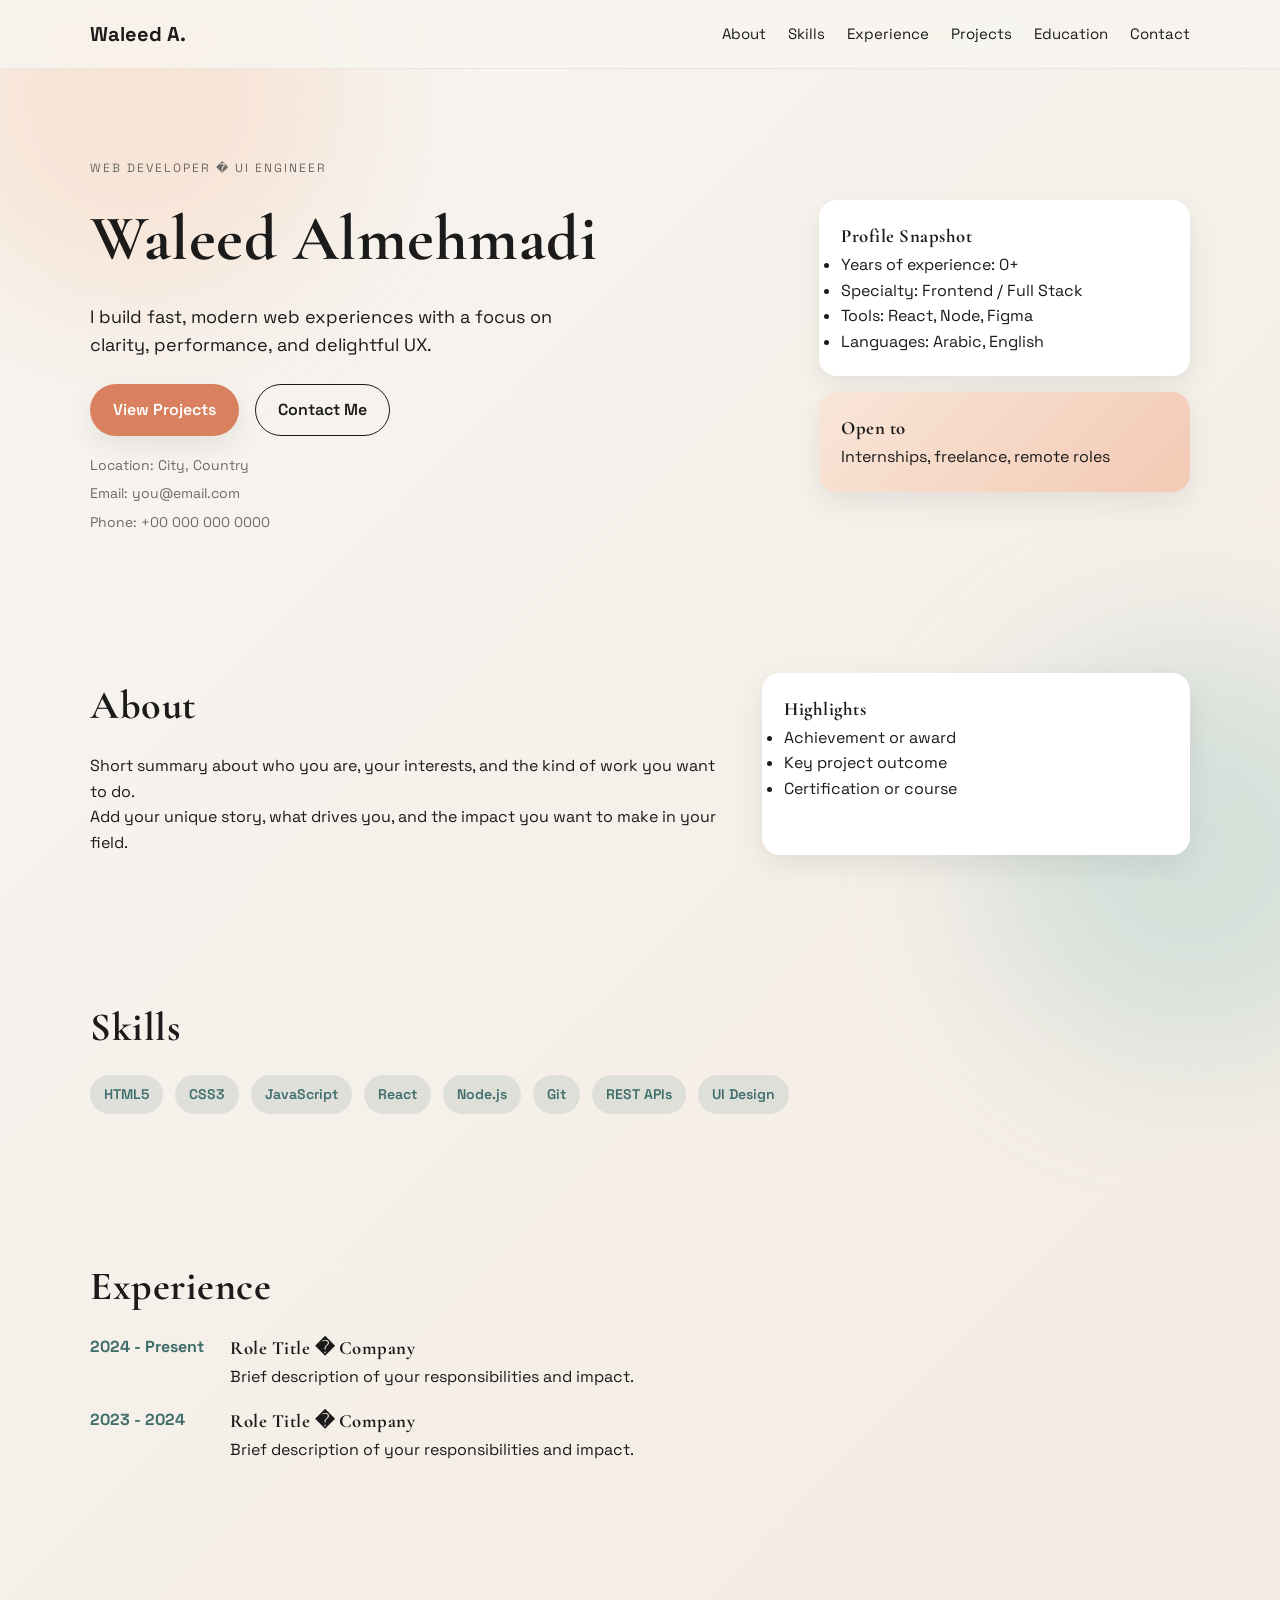
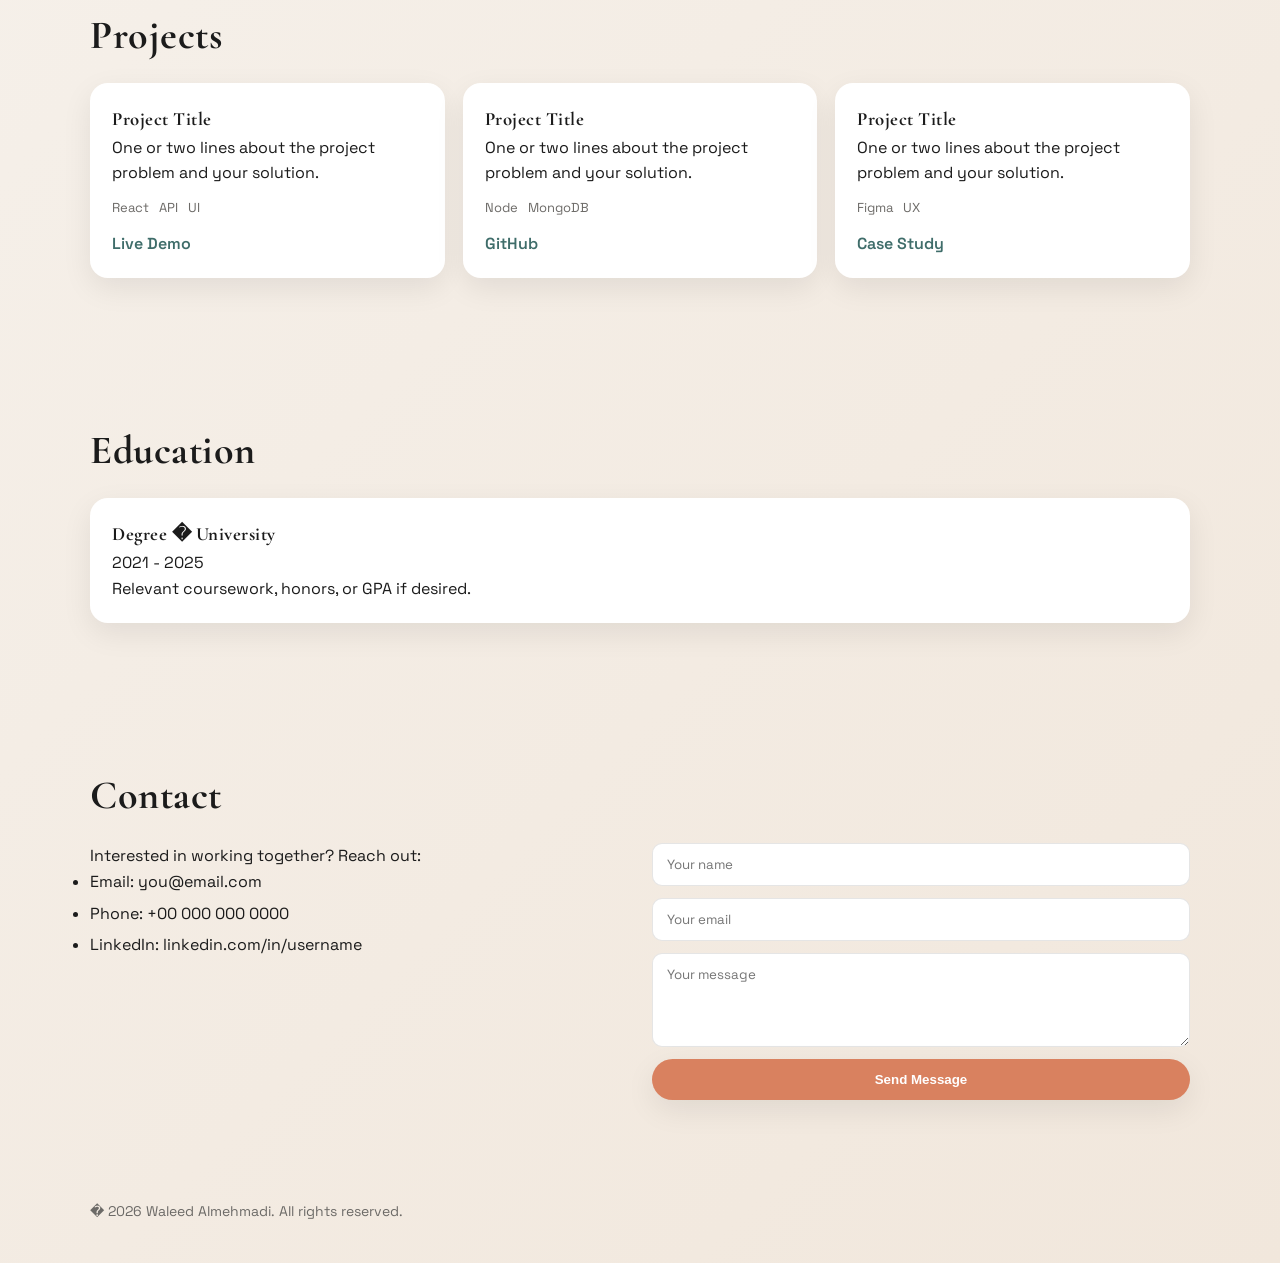
==== index.html @ 7b89d353 "first commit" ====
<!DOCTYPE html>
<html lang="en">
<head>
  <meta charset="UTF-8" />
  <meta name="viewport" content="width=device-width, initial-scale=1" />
  <title>Waleed Almehmadi | Portfolio</title>
  <link rel="preconnect" href="https://fonts.googleapis.com" />
  <link rel="preconnect" href="https://fonts.gstatic.com" crossorigin />
  <link href="https://fonts.googleapis.com/css2?family=Cormorant+Garamond:wght@500;600;700&family=Space+Grotesk:wght@300;400;500;600;700&display=swap" rel="stylesheet" />
  <link rel="stylesheet" href="style.css" />
</head>
<body>
  <div class="bg-orb orb-a"></div>
  <div class="bg-orb orb-b"></div>

  <header class="site-header" id="top">
    <div class="container nav-wrap">
      <a class="logo" href="#top">Waleed A.</a>
      <nav class="nav" id="nav">
        <a href="#about">About</a>
        <a href="#skills">Skills</a>
        <a href="#experience">Experience</a>
        <a href="#projects">Projects</a>
        <a href="#education">Education</a>
        <a href="#contact">Contact</a>
      </nav>
      <button class="nav-toggle" id="navToggle" aria-label="Toggle navigation">
        <span></span>
        <span></span>
        <span></span>
      </button>
    </div>
  </header>

  <main>
    <section class="hero">
      <div class="container hero-grid">
        <div class="hero-text">
          <p class="eyebrow">Web Developer � UI Engineer</p>
          <h1>Waleed Almehmadi</h1>
          <p class="lead">
            I build fast, modern web experiences with a focus on clarity, performance, and delightful UX.
          </p>
          <div class="cta-row">
            <a class="btn primary" href="#projects">View Projects</a>
            <a class="btn ghost" href="#contact">Contact Me</a>
          </div>
          <div class="meta">
            <span>Location: City, Country</span>
            <span>Email: you@email.com</span>
            <span>Phone: +00 000 000 0000</span>
          </div>
        </div>
        <div class="hero-card">
          <div class="card">
            <h3>Profile Snapshot</h3>
            <ul>
              <li>Years of experience: 0+</li>
              <li>Specialty: Frontend / Full Stack</li>
              <li>Tools: React, Node, Figma</li>
              <li>Languages: Arabic, English</li>
            </ul>
          </div>
          <div class="card accent">
            <h3>Open to</h3>
            <p>Internships, freelance, remote roles</p>
          </div>
        </div>
      </div>
    </section>

    <section class="section" id="about">
      <div class="container split">
        <div>
          <h2>About</h2>
          <p>
            Short summary about who you are, your interests, and the kind of work you want to do.
          </p>
          <p>
            Add your unique story, what drives you, and the impact you want to make in your field.
          </p>
        </div>
        <div class="card">
          <h3>Highlights</h3>
          <ul>
            <li>Achievement or award</li>
            <li>Key project outcome</li>
            <li>Certification or course</li>
          </ul>
        </div>
      </div>
    </section>

    <section class="section" id="skills">
      <div class="container">
        <h2>Skills</h2>
        <div class="chip-grid">
          <span class="chip">HTML5</span>
          <span class="chip">CSS3</span>
          <span class="chip">JavaScript</span>
          <span class="chip">React</span>
          <span class="chip">Node.js</span>
          <span class="chip">Git</span>
          <span class="chip">REST APIs</span>
          <span class="chip">UI Design</span>
        </div>
      </div>
    </section>

    <section class="section" id="experience">
      <div class="container">
        <h2>Experience</h2>
        <div class="timeline">
          <div class="timeline-item">
            <div class="time">2024 - Present</div>
            <div class="content">
              <h3>Role Title � Company</h3>
              <p>Brief description of your responsibilities and impact.</p>
            </div>
          </div>
          <div class="timeline-item">
            <div class="time">2023 - 2024</div>
            <div class="content">
              <h3>Role Title � Company</h3>
              <p>Brief description of your responsibilities and impact.</p>
            </div>
          </div>
        </div>
      </div>
    </section>

    <section class="section" id="projects">
      <div class="container">
        <h2>Projects</h2>
        <div class="project-grid">
          <article class="card project">
            <h3>Project Title</h3>
            <p>One or two lines about the project problem and your solution.</p>
            <div class="tags">
              <span>React</span>
              <span>API</span>
              <span>UI</span>
            </div>
            <a class="link" href="#">Live Demo</a>
          </article>
          <article class="card project">
            <h3>Project Title</h3>
            <p>One or two lines about the project problem and your solution.</p>
            <div class="tags">
              <span>Node</span>
              <span>MongoDB</span>
            </div>
            <a class="link" href="#">GitHub</a>
          </article>
          <article class="card project">
            <h3>Project Title</h3>
            <p>One or two lines about the project problem and your solution.</p>
            <div class="tags">
              <span>Figma</span>
              <span>UX</span>
            </div>
            <a class="link" href="#">Case Study</a>
          </article>
        </div>
      </div>
    </section>

    <section class="section" id="education">
      <div class="container">
        <h2>Education</h2>
        <div class="card">
          <h3>Degree � University</h3>
          <p>2021 - 2025</p>
          <p>Relevant coursework, honors, or GPA if desired.</p>
        </div>
      </div>
    </section>

    <section class="section" id="contact">
      <div class="container">
        <h2>Contact</h2>
        <div class="contact-grid">
          <div>
            <p>Interested in working together? Reach out:</p>
            <ul class="contact-list">
              <li>Email: you@email.com</li>
              <li>Phone: +00 000 000 0000</li>
              <li>LinkedIn: linkedin.com/in/username</li>
            </ul>
          </div>
          <form class="contact-form">
            <input type="text" placeholder="Your name" />
            <input type="email" placeholder="Your email" />
            <textarea rows="4" placeholder="Your message"></textarea>
            <button class="btn primary" type="button">Send Message</button>
          </form>
        </div>
      </div>
    </section>
  </main>

  <footer class="footer">
    <div class="container">
      <span>� 2026 Waleed Almehmadi. All rights reserved.</span>
    </div>
  </footer>

  <script src="script.js"></script>
</body>
</html>
---- style.css ----
:root {
  --ink: #1b1b1b;
  --paper: #f8f5f1;
  --accent: #d9815f;
  --accent-2: #3f6d6a;
  --muted: #6c6a67;
  --card: #ffffff;
  --shadow: 0 10px 30px rgba(0, 0, 0, 0.08);
}

* {
  box-sizing: border-box;
  margin: 0;
  padding: 0;
}

body {
  font-family: "Space Grotesk", sans-serif;
  color: var(--ink);
  background: linear-gradient(135deg, #f8f5f1 0%, #f1e7dc 100%);
  line-height: 1.6;
  overflow-x: hidden;
}

h1, h2, h3 {
  font-family: "Cormorant Garamond", serif;
  letter-spacing: 0.5px;
}

a {
  color: inherit;
  text-decoration: none;
}

.container {
  width: min(1100px, 92%);
  margin: 0 auto;
}

.bg-orb {
  position: fixed;
  width: 420px;
  height: 420px;
  border-radius: 50%;
  filter: blur(70px);
  opacity: 0.35;
  z-index: -1;
}

.orb-a {
  background: #f6c7a7;
  top: -120px;
  left: -80px;
}

.orb-b {
  background: #9fc8c5;
  bottom: -160px;
  right: -120px;
}

.site-header {
  position: sticky;
  top: 0;
  backdrop-filter: blur(10px);
  background: rgba(248, 245, 241, 0.8);
  border-bottom: 1px solid rgba(0, 0, 0, 0.05);
  z-index: 10;
}

.nav-wrap {
  display: flex;
  align-items: center;
  justify-content: space-between;
  padding: 18px 0;
}

.logo {
  font-weight: 700;
  font-size: 20px;
}

.nav {
  display: flex;
  gap: 22px;
  font-size: 15px;
}

.nav a {
  position: relative;
}

.nav a::after {
  content: "";
  position: absolute;
  left: 0;
  bottom: -6px;
  width: 0;
  height: 2px;
  background: var(--accent);
  transition: width 0.3s ease;
}

.nav a:hover::after,
.nav a.active::after {
  width: 100%;
}

.nav-toggle {
  display: none;
  flex-direction: column;
  gap: 5px;
  background: none;
  border: none;
  cursor: pointer;
}

.nav-toggle span {
  width: 24px;
  height: 2px;
  background: var(--ink);
}

.hero {
  padding: 90px 0 70px;
}

.hero-grid {
  display: grid;
  grid-template-columns: 1.3fr 0.7fr;
  gap: 40px;
  align-items: center;
}

.eyebrow {
  text-transform: uppercase;
  letter-spacing: 2px;
  color: var(--muted);
  font-size: 12px;
}

.hero h1 {
  font-size: clamp(38px, 6vw, 64px);
  margin: 10px 0 12px;
}

.lead {
  font-size: 18px;
  max-width: 520px;
}

.cta-row {
  margin: 24px 0 18px;
  display: flex;
  gap: 16px;
  flex-wrap: wrap;
}

.btn {
  padding: 12px 22px;
  border-radius: 999px;
  font-weight: 600;
  border: 1px solid transparent;
  display: inline-flex;
  align-items: center;
  justify-content: center;
  transition: transform 0.2s ease, box-shadow 0.2s ease;
}

.btn.primary {
  background: var(--accent);
  color: white;
  box-shadow: var(--shadow);
}

.btn.ghost {
  border-color: var(--ink);
  color: var(--ink);
}

.btn:hover {
  transform: translateY(-2px);
}

.meta {
  display: grid;
  gap: 6px;
  color: var(--muted);
  font-size: 14px;
}

.hero-card {
  display: grid;
  gap: 16px;
}

.card {
  background: var(--card);
  padding: 22px;
  border-radius: 18px;
  box-shadow: var(--shadow);
}

.card.accent {
  background: linear-gradient(135deg, #f9e6d8 0%, #f3c9b3 100%);
}

.section {
  padding: 70px 0;
}

.section h2 {
  font-size: clamp(28px, 4vw, 40px);
  margin-bottom: 16px;
}

.split {
  display: grid;
  grid-template-columns: 1.2fr 0.8fr;
  gap: 30px;
}

.chip-grid {
  display: flex;
  flex-wrap: wrap;
  gap: 12px;
}

.chip {
  padding: 8px 14px;
  border-radius: 999px;
  background: rgba(63, 109, 106, 0.12);
  color: var(--accent-2);
  font-weight: 600;
  font-size: 14px;
}

.timeline {
  display: grid;
  gap: 18px;
}

.timeline-item {
  display: grid;
  grid-template-columns: 120px 1fr;
  gap: 20px;
  align-items: start;
}

.time {
  font-weight: 700;
  color: var(--accent-2);
}

.project-grid {
  display: grid;
  grid-template-columns: repeat(auto-fit, minmax(240px, 1fr));
  gap: 18px;
}

.tags {
  display: flex;
  gap: 10px;
  flex-wrap: wrap;
  margin: 12px 0;
  font-size: 13px;
  color: var(--muted);
}

.link {
  color: var(--accent-2);
  font-weight: 600;
}

.contact-grid {
  display: grid;
  grid-template-columns: 1fr 1fr;
  gap: 24px;
  align-items: start;
}

.contact-list {
  display: grid;
  gap: 6px;
}

.contact-form {
  display: grid;
  gap: 12px;
}

input, textarea {
  padding: 12px 14px;
  border-radius: 10px;
  border: 1px solid rgba(0, 0, 0, 0.1);
  font-family: inherit;
}

.footer {
  padding: 30px 0 40px;
  color: var(--muted);
  font-size: 14px;
}

.reveal {
  opacity: 0;
  transform: translateY(18px);
  transition: all 0.6s ease;
}

.reveal.visible {
  opacity: 1;
  transform: translateY(0);
}

@media (max-width: 900px) {
  .hero-grid,
  .split,
  .contact-grid {
    grid-template-columns: 1fr;
  }

  .timeline-item {
    grid-template-columns: 1fr;
  }
}

@media (max-width: 760px) {
  .nav {
    position: absolute;
    right: 4%;
    top: 64px;
    background: var(--card);
    box-shadow: var(--shadow);
    padding: 14px 18px;
    border-radius: 12px;
    flex-direction: column;
    display: none;
  }

  .nav.open {
    display: flex;
  }

  .nav-toggle {
    display: flex;
  }
}
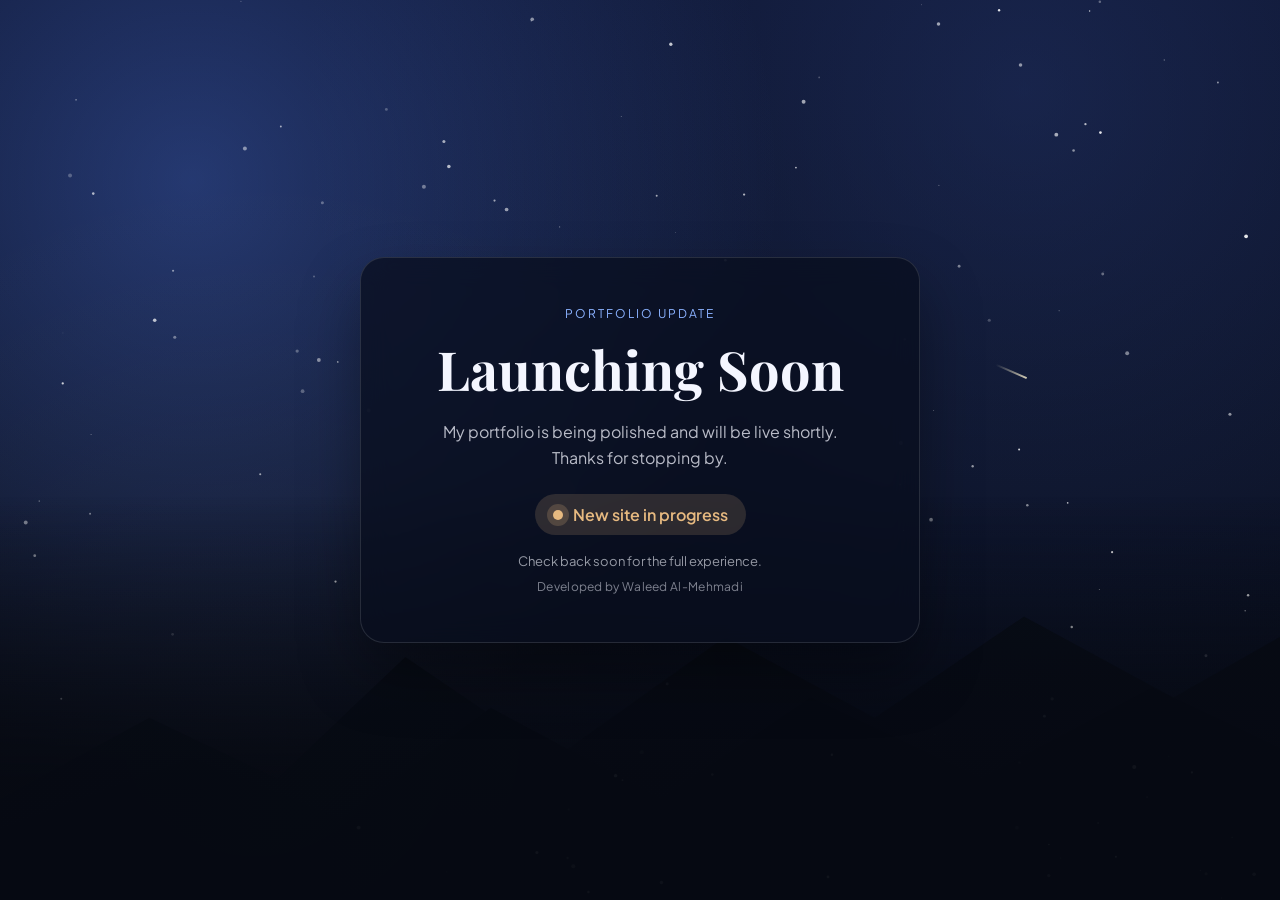
==== commit a560ad40: "Ubdated lunch page" ====
--- a/index.html
+++ b/index.html
@@ -3,208 +3,312 @@
 <head>
   <meta charset="UTF-8" />
   <meta name="viewport" content="width=device-width, initial-scale=1" />
-  <title>Waleed Almehmadi | Portfolio</title>
+  <title>Launching Soon!</title>
   <link rel="preconnect" href="https://fonts.googleapis.com" />
   <link rel="preconnect" href="https://fonts.gstatic.com" crossorigin />
-  <link href="https://fonts.googleapis.com/css2?family=Cormorant+Garamond:wght@500;600;700&family=Space+Grotesk:wght@300;400;500;600;700&display=swap" rel="stylesheet" />
-  <link rel="stylesheet" href="style.css" />
+  <link href="https://fonts.googleapis.com/css2?family=Playfair+Display:wght@600;700&family=Plus+Jakarta+Sans:wght@300;400;600&display=swap" rel="stylesheet" />
+  <style>
+    :root {
+      --ink: #f4f6ff;
+      --paper: #0a0f1f;
+      --accent: #e6b980;
+      --accent-2: #8bb2ff;
+    }
+
+    * {
+      box-sizing: border-box;
+      margin: 0;
+      padding: 0;
+    }
+
+    body {
+      min-height: 100vh;
+      font-family: "Plus Jakarta Sans", sans-serif;
+      color: var(--ink);
+      background: var(--paper);
+      overflow: hidden;
+      display: grid;
+      place-items: center;
+    }
+
+    .sky {
+      position: fixed;
+      inset: 0;
+      background:
+        radial-gradient(circle at 15% 20%, rgba(86, 132, 255, 0.35), transparent 45%),
+        radial-gradient(circle at 80% 10%, rgba(40, 60, 120, 0.45), transparent 55%),
+        radial-gradient(circle at 60% 80%, rgba(10, 15, 31, 0.95), transparent 60%),
+        linear-gradient(180deg, #0b1128 0%, #0a0f1f 55%, #070a12 100%);
+      animation: drift 24s ease-in-out infinite;
+      z-index: -3;
+    }
+
+    @keyframes drift {
+      0% {
+        transform: translate3d(0, 0, 0) scale(1);
+      }
+      50% {
+        transform: translate3d(-2%, -1%, 0) scale(1.03);
+      }
+      100% {
+        transform: translate3d(0, 0, 0) scale(1);
+      }
+    }
+
+    canvas#stars {
+      position: fixed;
+      inset: 0;
+      z-index: -2;
+    }
+
+    .mountains {
+      position: fixed;
+      inset: auto 0 0 0;
+      height: 45vh;
+      background:
+        linear-gradient(180deg, rgba(7, 10, 18, 0) 0%, rgba(7, 10, 18, 0.95) 70%),
+        url("data:image/svg+xml;utf8,<svg xmlns='http://www.w3.org/2000/svg' viewBox='0 0 1200 400' preserveAspectRatio='none'><path d='M0,300 L140,220 L260,280 L380,160 L520,260 L680,140 L820,220 L960,120 L1100,200 L1200,140 L1200,400 L0,400 Z' fill='%23080c16'/><path d='M0,330 L180,260 L320,320 L460,210 L620,300 L760,200 L920,280 L1080,190 L1200,250 L1200,400 L0,400 Z' fill='%23060a12'/></svg>");
+      background-size: cover;
+      background-position: center bottom;
+      opacity: 0.95;
+      z-index: -1;
+    }
+
+    .mist {
+      position: fixed;
+      inset: 0;
+      background: radial-gradient(circle at 20% 80%, rgba(255, 255, 255, 0.06), transparent 45%);
+      opacity: 0.6;
+      animation: mist 20s ease-in-out infinite;
+      z-index: -1;
+      pointer-events: none;
+    }
+
+    @keyframes mist {
+      0% {
+        transform: translate3d(0, 0, 0);
+      }
+      50% {
+        transform: translate3d(2%, -1%, 0);
+      }
+      100% {
+        transform: translate3d(0, 0, 0);
+      }
+    }
+
+    .card {
+      background: rgba(9, 14, 30, 0.75);
+      border: 1px solid rgba(255, 255, 255, 0.12);
+      border-radius: 24px;
+      padding: 48px 56px;
+      text-align: center;
+      backdrop-filter: blur(14px);
+      box-shadow: 0 30px 60px rgba(0, 0, 0, 0.35);
+      max-width: 560px;
+      width: min(90%, 560px);
+    }
+
+    .eyebrow {
+      text-transform: uppercase;
+      letter-spacing: 2px;
+      font-size: 12px;
+      color: var(--accent-2);
+      margin-bottom: 12px;
+    }
+
+    h1 {
+      font-family: "Playfair Display", serif;
+      font-size: clamp(36px, 6vw, 54px);
+      margin-bottom: 14px;
+    }
+
+    p {
+      font-size: 16px;
+      color: rgba(244, 246, 255, 0.75);
+      margin-bottom: 24px;
+      line-height: 1.6;
+    }
+
+    .status {
+      display: inline-flex;
+      align-items: center;
+      gap: 10px;
+      padding: 10px 18px;
+      border-radius: 999px;
+      background: rgba(230, 185, 128, 0.16);
+      color: var(--accent);
+      font-weight: 600;
+    }
+
+    .dot {
+      width: 10px;
+      height: 10px;
+      border-radius: 50%;
+      background: var(--accent);
+      box-shadow: 0 0 0 6px rgba(230, 185, 128, 0.2);
+      animation: pulse 2s ease-in-out infinite;
+    }
+
+    @keyframes pulse {
+      0% {
+        transform: scale(0.9);
+        opacity: 0.7;
+      }
+      50% {
+        transform: scale(1);
+        opacity: 1;
+      }
+      100% {
+        transform: scale(0.9);
+        opacity: 0.7;
+      }
+    }
+
+    .note {
+      margin-top: 18px;
+      font-size: 13px;
+      color: rgba(244, 246, 255, 0.6);
+    }
+
+    .credit {
+      margin-top: 10px;
+      font-size: 12px;
+      color: rgba(244, 246, 255, 0.5);
+      letter-spacing: 0.3px;
+    }
+  </style>
 </head>
 <body>
-  <div class="bg-orb orb-a"></div>
-  <div class="bg-orb orb-b"></div>
-
-  <header class="site-header" id="top">
-    <div class="container nav-wrap">
-      <a class="logo" href="#top">Waleed A.</a>
-      <nav class="nav" id="nav">
-        <a href="#about">About</a>
-        <a href="#skills">Skills</a>
-        <a href="#experience">Experience</a>
-        <a href="#projects">Projects</a>
-        <a href="#education">Education</a>
-        <a href="#contact">Contact</a>
-      </nav>
-      <button class="nav-toggle" id="navToggle" aria-label="Toggle navigation">
-        <span></span>
-        <span></span>
-        <span></span>
-      </button>
+  <div class="sky" aria-hidden="true"></div>
+  <canvas id="stars" aria-hidden="true"></canvas>
+  <div class="mist" aria-hidden="true"></div>
+  <div class="mountains" aria-hidden="true"></div>
+
+  <main class="card">
+    <div class="eyebrow">Portfolio Update</div>
+    <h1>Launching Soon</h1>
+    <p>
+      My portfolio is being polished and will be live shortly. Thanks for stopping by.
+    </p>
+    <div class="status">
+      <span class="dot"></span>
+      New site in progress
     </div>
-  </header>
-
-  <main>
-    <section class="hero">
-      <div class="container hero-grid">
-        <div class="hero-text">
-          <p class="eyebrow">Web Developer � UI Engineer</p>
-          <h1>Waleed Almehmadi</h1>
-          <p class="lead">
-            I build fast, modern web experiences with a focus on clarity, performance, and delightful UX.
-          </p>
-          <div class="cta-row">
-            <a class="btn primary" href="#projects">View Projects</a>
-            <a class="btn ghost" href="#contact">Contact Me</a>
-          </div>
-          <div class="meta">
-            <span>Location: City, Country</span>
-            <span>Email: you@email.com</span>
-            <span>Phone: +00 000 000 0000</span>
-          </div>
-        </div>
-        <div class="hero-card">
-          <div class="card">
-            <h3>Profile Snapshot</h3>
-            <ul>
-              <li>Years of experience: 0+</li>
-              <li>Specialty: Frontend / Full Stack</li>
-              <li>Tools: React, Node, Figma</li>
-              <li>Languages: Arabic, English</li>
-            </ul>
-          </div>
-          <div class="card accent">
-            <h3>Open to</h3>
-            <p>Internships, freelance, remote roles</p>
-          </div>
-        </div>
-      </div>
-    </section>
-
-    <section class="section" id="about">
-      <div class="container split">
-        <div>
-          <h2>About</h2>
-          <p>
-            Short summary about who you are, your interests, and the kind of work you want to do.
-          </p>
-          <p>
-            Add your unique story, what drives you, and the impact you want to make in your field.
-          </p>
-        </div>
-        <div class="card">
-          <h3>Highlights</h3>
-          <ul>
-            <li>Achievement or award</li>
-            <li>Key project outcome</li>
-            <li>Certification or course</li>
-          </ul>
-        </div>
-      </div>
-    </section>
-
-    <section class="section" id="skills">
-      <div class="container">
-        <h2>Skills</h2>
-        <div class="chip-grid">
-          <span class="chip">HTML5</span>
-          <span class="chip">CSS3</span>
-          <span class="chip">JavaScript</span>
-          <span class="chip">React</span>
-          <span class="chip">Node.js</span>
-          <span class="chip">Git</span>
-          <span class="chip">REST APIs</span>
-          <span class="chip">UI Design</span>
-        </div>
-      </div>
-    </section>
-
-    <section class="section" id="experience">
-      <div class="container">
-        <h2>Experience</h2>
-        <div class="timeline">
-          <div class="timeline-item">
-            <div class="time">2024 - Present</div>
-            <div class="content">
-              <h3>Role Title � Company</h3>
-              <p>Brief description of your responsibilities and impact.</p>
-            </div>
-          </div>
-          <div class="timeline-item">
-            <div class="time">2023 - 2024</div>
-            <div class="content">
-              <h3>Role Title � Company</h3>
-              <p>Brief description of your responsibilities and impact.</p>
-            </div>
-          </div>
-        </div>
-      </div>
-    </section>
-
-    <section class="section" id="projects">
-      <div class="container">
-        <h2>Projects</h2>
-        <div class="project-grid">
-          <article class="card project">
-            <h3>Project Title</h3>
-            <p>One or two lines about the project problem and your solution.</p>
-            <div class="tags">
-              <span>React</span>
-              <span>API</span>
-              <span>UI</span>
-            </div>
-            <a class="link" href="#">Live Demo</a>
-          </article>
-          <article class="card project">
-            <h3>Project Title</h3>
-            <p>One or two lines about the project problem and your solution.</p>
-            <div class="tags">
-              <span>Node</span>
-              <span>MongoDB</span>
-            </div>
-            <a class="link" href="#">GitHub</a>
-          </article>
-          <article class="card project">
-            <h3>Project Title</h3>
-            <p>One or two lines about the project problem and your solution.</p>
-            <div class="tags">
-              <span>Figma</span>
-              <span>UX</span>
-            </div>
-            <a class="link" href="#">Case Study</a>
-          </article>
-        </div>
-      </div>
-    </section>
-
-    <section class="section" id="education">
-      <div class="container">
-        <h2>Education</h2>
-        <div class="card">
-          <h3>Degree � University</h3>
-          <p>2021 - 2025</p>
-          <p>Relevant coursework, honors, or GPA if desired.</p>
-        </div>
-      </div>
-    </section>
-
-    <section class="section" id="contact">
-      <div class="container">
-        <h2>Contact</h2>
-        <div class="contact-grid">
-          <div>
-            <p>Interested in working together? Reach out:</p>
-            <ul class="contact-list">
-              <li>Email: you@email.com</li>
-              <li>Phone: +00 000 000 0000</li>
-              <li>LinkedIn: linkedin.com/in/username</li>
-            </ul>
-          </div>
-          <form class="contact-form">
-            <input type="text" placeholder="Your name" />
-            <input type="email" placeholder="Your email" />
-            <textarea rows="4" placeholder="Your message"></textarea>
-            <button class="btn primary" type="button">Send Message</button>
-          </form>
-        </div>
-      </div>
-    </section>
+    <div class="note">Check back soon for the full experience.</div>
+    <div class="credit">Developed by Waleed Al-Mehmadi</div>
   </main>
 
-  <footer class="footer">
-    <div class="container">
-      <span>� 2026 Waleed Almehmadi. All rights reserved.</span>
-    </div>
-  </footer>
-
-  <script src="script.js"></script>
+  <script>
+    const canvas = document.getElementById("stars");
+    const ctx = canvas.getContext("2d");
+    const stars = [];
+    const shootingStars = [];
+    const starCount = 140;
+    const minSpawnDelay = 900;
+    const maxSpawnDelay = 2600;
+    let nextSpawnAt = 0;
+
+    const resize = () => {
+      canvas.width = window.innerWidth;
+      canvas.height = window.innerHeight;
+    };
+
+    const initStars = () => {
+      stars.length = 0;
+      for (let i = 0; i < starCount; i += 1) {
+        stars.push({
+          x: Math.random() * canvas.width,
+          y: Math.random() * canvas.height,
+          size: Math.random() * 1.6 + 0.4,
+          alpha: Math.random() * 0.7 + 0.2,
+          drift: Math.random() * 0.3 + 0.05
+        });
+      }
+    };
+
+    const createShootingStar = () => {
+      const startX = Math.random() * canvas.width * 0.65 + canvas.width * 0.2;
+      const startY = Math.random() * canvas.height * 0.45;
+      const speed = Math.random() * 7 + 8;
+      const angle = (Math.PI / 180) * (Math.random() * 12 + 20);
+      shootingStars.push({
+        x: startX,
+        y: startY,
+        vx: Math.cos(angle) * speed,
+        vy: Math.sin(angle) * speed,
+        life: 0,
+        maxLife: Math.random() * 18 + 42,
+        length: Math.random() * 70 + 90
+      });
+    };
+
+    const drawShootingStars = () => {
+      const now = performance.now();
+      if (now >= nextSpawnAt) {
+        createShootingStar();
+        nextSpawnAt = now + Math.random() * (maxSpawnDelay - minSpawnDelay) + minSpawnDelay;
+      }
+
+      for (let i = shootingStars.length - 1; i >= 0; i -= 1) {
+        const meteor = shootingStars[i];
+        meteor.x += meteor.vx;
+        meteor.y += meteor.vy;
+        meteor.life += 1;
+
+        const progress = meteor.life / meteor.maxLife;
+        const alpha = Math.max(0, 1 - progress);
+        const tailX = meteor.x - meteor.vx * (meteor.length / 25);
+        const tailY = meteor.y - meteor.vy * (meteor.length / 25);
+        const gradient = ctx.createLinearGradient(meteor.x, meteor.y, tailX, tailY);
+        gradient.addColorStop(0, `rgba(255, 245, 210, ${alpha})`);
+        gradient.addColorStop(1, "rgba(255, 245, 210, 0)");
+
+        ctx.globalAlpha = 1;
+        ctx.strokeStyle = gradient;
+        ctx.lineWidth = 2;
+        ctx.beginPath();
+        ctx.moveTo(meteor.x, meteor.y);
+        ctx.lineTo(tailX, tailY);
+        ctx.stroke();
+
+        if (
+          meteor.life >= meteor.maxLife ||
+          meteor.x > canvas.width + 120 ||
+          meteor.y > canvas.height + 120
+        ) {
+          shootingStars.splice(i, 1);
+        }
+      }
+    };
+
+    const draw = () => {
+      ctx.clearRect(0, 0, canvas.width, canvas.height);
+      ctx.fillStyle = "#ffffff";
+      stars.forEach((star) => {
+        ctx.globalAlpha = star.alpha;
+        ctx.beginPath();
+        ctx.arc(star.x, star.y, star.size, 0, Math.PI * 2);
+        ctx.fill();
+        star.x += star.drift * 0.3;
+        star.y += star.drift * 0.1;
+        if (star.x > canvas.width + 10) star.x = -10;
+        if (star.y > canvas.height + 10) star.y = -10;
+      });
+      drawShootingStars();
+      ctx.globalAlpha = 1;
+      requestAnimationFrame(draw);
+    };
+
+    window.addEventListener("resize", () => {
+      resize();
+      initStars();
+      shootingStars.length = 0;
+    });
+
+    resize();
+    initStars();
+    nextSpawnAt = performance.now() + 600;
+    draw();
+  </script>
 </body>
 </html>
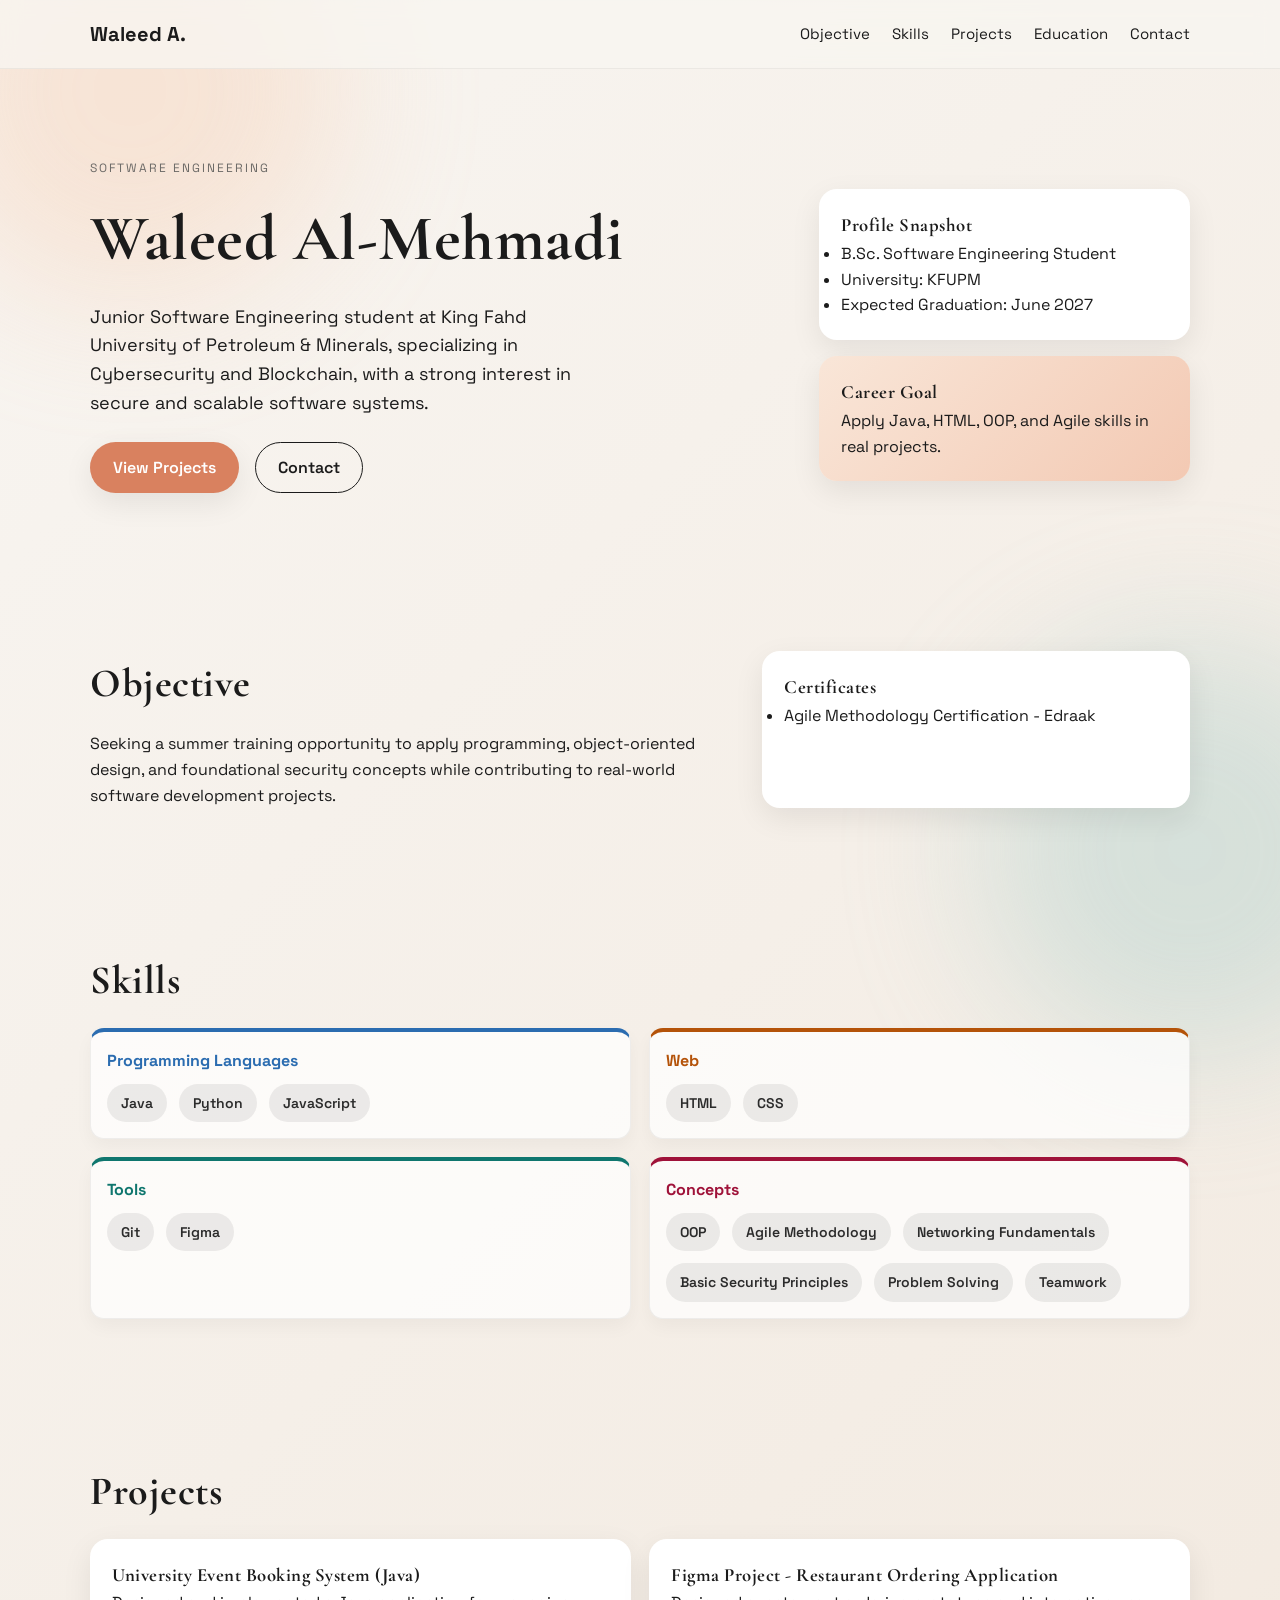
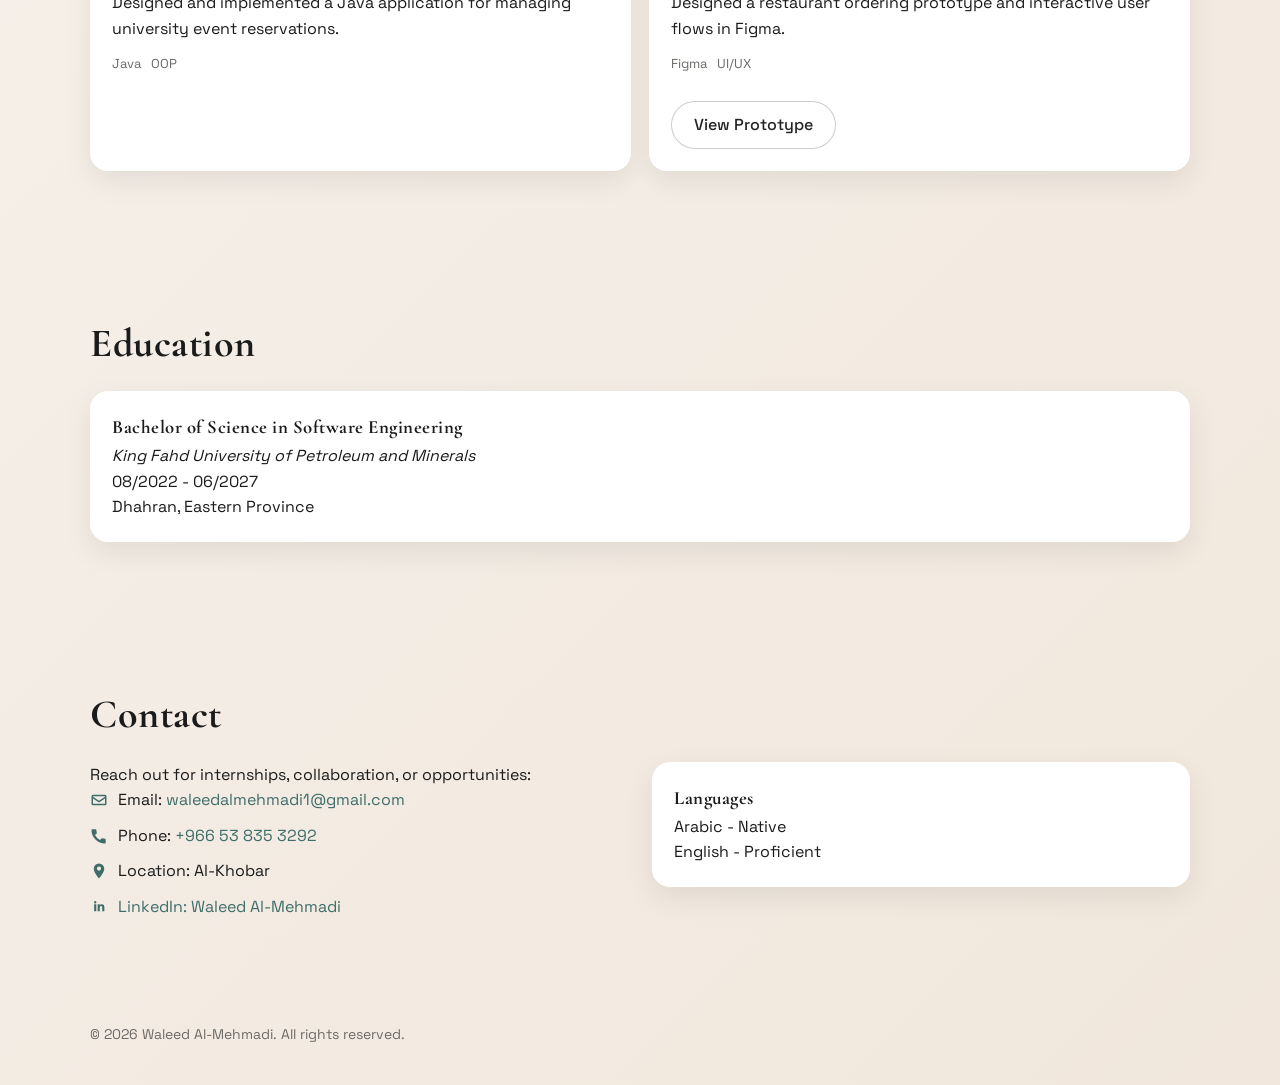
==== commit c1c97a2e: "Update portfolio page" ====
--- a/index.html
+++ b/index.html
@@ -3,312 +3,249 @@
 <head>
   <meta charset="UTF-8" />
   <meta name="viewport" content="width=device-width, initial-scale=1" />
-  <title>Launching Soon!</title>
+  <title>Waleed Almehmadi | CV</title>
   <link rel="preconnect" href="https://fonts.googleapis.com" />
   <link rel="preconnect" href="https://fonts.gstatic.com" crossorigin />
-  <link href="https://fonts.googleapis.com/css2?family=Playfair+Display:wght@600;700&family=Plus+Jakarta+Sans:wght@300;400;600&display=swap" rel="stylesheet" />
-  <style>
-    :root {
-      --ink: #f4f6ff;
-      --paper: #0a0f1f;
-      --accent: #e6b980;
-      --accent-2: #8bb2ff;
-    }
-
-    * {
-      box-sizing: border-box;
-      margin: 0;
-      padding: 0;
-    }
-
-    body {
-      min-height: 100vh;
-      font-family: "Plus Jakarta Sans", sans-serif;
-      color: var(--ink);
-      background: var(--paper);
-      overflow: hidden;
-      display: grid;
-      place-items: center;
-    }
-
-    .sky {
-      position: fixed;
-      inset: 0;
-      background:
-        radial-gradient(circle at 15% 20%, rgba(86, 132, 255, 0.35), transparent 45%),
-        radial-gradient(circle at 80% 10%, rgba(40, 60, 120, 0.45), transparent 55%),
-        radial-gradient(circle at 60% 80%, rgba(10, 15, 31, 0.95), transparent 60%),
-        linear-gradient(180deg, #0b1128 0%, #0a0f1f 55%, #070a12 100%);
-      animation: drift 24s ease-in-out infinite;
-      z-index: -3;
-    }
-
-    @keyframes drift {
-      0% {
-        transform: translate3d(0, 0, 0) scale(1);
-      }
-      50% {
-        transform: translate3d(-2%, -1%, 0) scale(1.03);
-      }
-      100% {
-        transform: translate3d(0, 0, 0) scale(1);
-      }
-    }
-
-    canvas#stars {
-      position: fixed;
-      inset: 0;
-      z-index: -2;
-    }
-
-    .mountains {
-      position: fixed;
-      inset: auto 0 0 0;
-      height: 45vh;
-      background:
-        linear-gradient(180deg, rgba(7, 10, 18, 0) 0%, rgba(7, 10, 18, 0.95) 70%),
-        url("data:image/svg+xml;utf8,<svg xmlns='http://www.w3.org/2000/svg' viewBox='0 0 1200 400' preserveAspectRatio='none'><path d='M0,300 L140,220 L260,280 L380,160 L520,260 L680,140 L820,220 L960,120 L1100,200 L1200,140 L1200,400 L0,400 Z' fill='%23080c16'/><path d='M0,330 L180,260 L320,320 L460,210 L620,300 L760,200 L920,280 L1080,190 L1200,250 L1200,400 L0,400 Z' fill='%23060a12'/></svg>");
-      background-size: cover;
-      background-position: center bottom;
-      opacity: 0.95;
-      z-index: -1;
-    }
-
-    .mist {
-      position: fixed;
-      inset: 0;
-      background: radial-gradient(circle at 20% 80%, rgba(255, 255, 255, 0.06), transparent 45%);
-      opacity: 0.6;
-      animation: mist 20s ease-in-out infinite;
-      z-index: -1;
-      pointer-events: none;
-    }
-
-    @keyframes mist {
-      0% {
-        transform: translate3d(0, 0, 0);
-      }
-      50% {
-        transform: translate3d(2%, -1%, 0);
-      }
-      100% {
-        transform: translate3d(0, 0, 0);
-      }
-    }
-
-    .card {
-      background: rgba(9, 14, 30, 0.75);
-      border: 1px solid rgba(255, 255, 255, 0.12);
-      border-radius: 24px;
-      padding: 48px 56px;
-      text-align: center;
-      backdrop-filter: blur(14px);
-      box-shadow: 0 30px 60px rgba(0, 0, 0, 0.35);
-      max-width: 560px;
-      width: min(90%, 560px);
-    }
-
-    .eyebrow {
-      text-transform: uppercase;
-      letter-spacing: 2px;
-      font-size: 12px;
-      color: var(--accent-2);
-      margin-bottom: 12px;
-    }
-
-    h1 {
-      font-family: "Playfair Display", serif;
-      font-size: clamp(36px, 6vw, 54px);
-      margin-bottom: 14px;
-    }
-
-    p {
-      font-size: 16px;
-      color: rgba(244, 246, 255, 0.75);
-      margin-bottom: 24px;
-      line-height: 1.6;
-    }
-
-    .status {
-      display: inline-flex;
-      align-items: center;
-      gap: 10px;
-      padding: 10px 18px;
-      border-radius: 999px;
-      background: rgba(230, 185, 128, 0.16);
-      color: var(--accent);
-      font-weight: 600;
-    }
-
-    .dot {
-      width: 10px;
-      height: 10px;
-      border-radius: 50%;
-      background: var(--accent);
-      box-shadow: 0 0 0 6px rgba(230, 185, 128, 0.2);
-      animation: pulse 2s ease-in-out infinite;
-    }
-
-    @keyframes pulse {
-      0% {
-        transform: scale(0.9);
-        opacity: 0.7;
-      }
-      50% {
-        transform: scale(1);
-        opacity: 1;
-      }
-      100% {
-        transform: scale(0.9);
-        opacity: 0.7;
-      }
-    }
-
-    .note {
-      margin-top: 18px;
-      font-size: 13px;
-      color: rgba(244, 246, 255, 0.6);
-    }
-
-    .credit {
-      margin-top: 10px;
-      font-size: 12px;
-      color: rgba(244, 246, 255, 0.5);
-      letter-spacing: 0.3px;
-    }
-  </style>
+  <link href="https://fonts.googleapis.com/css2?family=Cormorant+Garamond:wght@500;600;700&family=Space+Grotesk:wght@300;400;500;600;700&display=swap" rel="stylesheet" />
+  <link rel="stylesheet" href="style.css" />
 </head>
 <body>
-  <div class="sky" aria-hidden="true"></div>
-  <canvas id="stars" aria-hidden="true"></canvas>
-  <div class="mist" aria-hidden="true"></div>
-  <div class="mountains" aria-hidden="true"></div>
-
-  <main class="card">
-    <div class="eyebrow">Portfolio Update</div>
-    <h1>Launching Soon</h1>
-    <p>
-      My portfolio is being polished and will be live shortly. Thanks for stopping by.
-    </p>
-    <div class="status">
-      <span class="dot"></span>
-      New site in progress
+  <div class="bg-orb orb-a"></div>
+  <div class="bg-orb orb-b"></div>
+
+  <header class="site-header" id="top">
+    <div class="container nav-wrap">
+      <a class="logo" href="#top">Waleed A.</a>
+      <nav class="nav" id="nav">
+        <a href="#objective">Objective</a>
+        <a href="#skills">Skills</a>
+        <!-- <a href="#experience">Experience</a> -->
+        <a href="#projects">Projects</a>
+        <a href="#education">Education</a>
+        <a href="#contact">Contact</a>
+      </nav>
+      <button class="nav-toggle" id="navToggle" aria-label="Toggle navigation">
+        <span></span>
+        <span></span>
+        <span></span>
+      </button>
     </div>
-    <div class="note">Check back soon for the full experience.</div>
-    <div class="credit">Developed by Waleed Al-Mehmadi</div>
+  </header>
+
+  <main>
+    <section class="hero">
+      <div class="container hero-grid">
+        <div class="hero-text">
+          <p class="eyebrow">Software Engineering</p>
+          <h1>Waleed Al-Mehmadi</h1>
+          <p class="lead">
+            Junior Software Engineering student at King Fahd University of Petroleum & Minerals, specializing in Cybersecurity and Blockchain, with a strong interest in secure and scalable software systems.
+          </p>
+          <div class="cta-row">
+            <a class="btn primary" href="#projects">View Projects</a>
+            <a class="btn ghost" href="#contact">Contact</a>
+          </div>
+          
+        </div>
+        <div class="hero-card">
+          <div class="card">
+            <h3>Profile Snapshot</h3>
+            <ul>
+              <li>B.Sc. Software Engineering Student</li>
+              <li>University: KFUPM</li>
+              <li>Expected Graduation: June 2027</li>
+            </ul>
+          </div>
+          <div class="card accent">
+            <h3>Career Goal</h3>
+            <p>Apply Java, HTML, OOP, and Agile skills in real projects.</p>
+          </div>
+        </div>
+      </div>
+    </section>
+
+    <section class="section" id="objective">
+      <div class="container split">
+        <div>
+          <h2>Objective</h2>
+          <p>
+            Seeking a summer training opportunity to apply programming, object-oriented design, and foundational security concepts while contributing to real-world software development projects.
+          </p>
+          
+        </div>
+        <div class="card">
+          <h3>Certificates</h3>
+          <ul>
+            <li>Agile Methodology Certification - Edraak</li>
+          </ul>
+        </div>
+      </div>
+    </section>
+
+    <section class="section" id="skills">
+      <div class="container">
+        <h2>Skills</h2>
+        <!-- <p class="skills-intro">Core technical skills organized by focus area.</p> -->
+        <div class="skills-groups">
+          <article class="skill-group tone-languages">
+            <div class="skill-head">
+              <p class="skill-label">Programming Languages</p>
+            </div>
+            <div class="chip-grid">
+              <span class="chip">Java</span>
+              <span class="chip">Python</span>
+              <span class="chip">JavaScript</span>
+            </div>
+          </article>
+          <article class="skill-group tone-web">
+            <div class="skill-head">
+              <p class="skill-label">Web</p>
+            </div>
+            <div class="chip-grid">
+              <span class="chip">HTML</span>
+              <span class="chip">CSS</span>
+            </div>
+          </article>
+          <article class="skill-group tone-tools">
+            <div class="skill-head">
+              <p class="skill-label">Tools</p>
+            </div>
+            <div class="chip-grid">
+              <span class="chip">Git</span>
+              <span class="chip">Figma</span>
+            </div>
+          </article>
+          <article class="skill-group tone-concepts">
+            <div class="skill-head">
+              <p class="skill-label">Concepts</p>
+            </div>
+            <div class="chip-grid">
+              <span class="chip">OOP</span>
+              <span class="chip">Agile Methodology</span>
+              <span class="chip">Networking Fundamentals</span>
+              <span class="chip">Basic Security Principles</span>
+              <span class="chip">Problem Solving</span>
+              <span class="chip">Teamwork</span>
+            </div>
+          </article>
+        </div>
+      </div>
+    </section>
+
+    <!-- <section class="section" id="experience">
+      <div class="container">
+        <h2>Experience</h2>
+        <div class="timeline">
+          <div class="timeline-item">
+            <div class="time">2024</div>
+            <div class="content">
+              <h3>Academic Project - University Event Booking System</h3>
+              <p><em>King Fahd University of Petroleum and Minerals</em></p>
+              <p>Developed a Java-based application to manage university event reservations.</p>
+              <p>Implemented event creation, booking, and seat management using OOP principles.</p>
+            </div>
+          </div>
+        </div>
+      </div>
+    </section> -->
+
+    <section class="section" id="projects">
+      <div class="container">
+        <h2>Projects</h2>
+        <div class="project-grid">
+          <article class="card project">
+            <h3>University Event Booking System (Java)</h3>
+            <p>Designed and implemented a Java application for managing university event reservations.</p>
+            <div class="tags">
+              <span>Java</span>
+              <span>OOP</span>
+            
+            </div>
+          </article>
+          <article class="card project">
+            <h3>Figma Project - Restaurant Ordering Application</h3>
+            <p>Designed a restaurant ordering prototype and interactive user flows in Figma.</p>
+            <div class="tags">
+              <span>Figma</span>
+              <span>UI/UX</span>
+            </div>
+            <div class="project-action">
+              <a href="https://www.figma.com/proto/PANv7mBSfnQLidIhsKZ9Uz/eative-food-delivery-app--Community-?node-id=1264-1437&t=MwBD2bwjFwSL0x3p-1" target="_blank" rel="noopener noreferrer" class="demo-btn">View Prototype</a>
+            </div>
+          </article>
+        </div>
+      </div>
+    </section>
+
+    <section class="section" id="education">
+      <div class="container">
+        <h2>Education</h2>
+        <div class="card">
+          <h3>Bachelor of Science in Software Engineering</h3>
+          <p><em>King Fahd University of Petroleum and Minerals</em></p>
+          <p>08/2022 - 06/2027</p>
+          <p>Dhahran, Eastern Province</p>
+        </div>
+      </div>
+    </section>
+
+    <section class="section" id="contact">
+      <div class="container">
+        <h2>Contact</h2>
+        <div class="contact-grid">
+          <div>
+            <p>Reach out for internships, collaboration, or opportunities:</p>
+            <ul class="contact-list">
+              <li>
+                <span class="contact-item">
+                  <svg class="contact-icon" viewBox="0 0 24 24" aria-hidden="true">
+                    <path fill="currentColor" d="M4 5h16a2 2 0 0 1 2 2v10a2 2 0 0 1-2 2H4a2 2 0 0 1-2-2V7a2 2 0 0 1 2-2Zm0 2v.51l8 5.34 8-5.34V7H4Zm16 10V9.92l-7.45 4.98a1 1 0 0 1-1.1 0L4 9.92V17h16Z"/>
+                  </svg>
+                  <span>Email: <a href="mailto:waleedalmehmadi1@gmail.com">waleedalmehmadi1@gmail.com</a></span>
+                </span>
+              </li>
+              <li>
+                <span class="contact-item">
+                  <svg class="contact-icon" viewBox="0 0 24 24" aria-hidden="true">
+                    <path fill="currentColor" d="M6.62 10.79a15.46 15.46 0 0 0 6.59 6.59l2.2-2.2a1 1 0 0 1 1.02-.24 11.2 11.2 0 0 0 3.52.56 1 1 0 0 1 1 1V21a1 1 0 0 1-1 1A17.93 17.93 0 0 1 2 4a1 1 0 0 1 1-1h4.5a1 1 0 0 1 1 1 11.2 11.2 0 0 0 .56 3.52 1 1 0 0 1-.24 1.02l-2.2 2.25Z"/>
+                  </svg>
+                  <span>Phone: <a href="tel:+966538353292">+966 53 835 3292</a></span>
+                </span>
+              </li>
+              <li>
+                <span class="contact-item">
+                  <svg class="contact-icon" viewBox="0 0 24 24" aria-hidden="true">
+                    <path fill="currentColor" d="M12 2a7 7 0 0 0-7 7c0 5.25 7 13 7 13s7-7.75 7-13a7 7 0 0 0-7-7Zm0 9.5A2.5 2.5 0 1 1 12 6a2.5 2.5 0 0 1 0 5.5Z"/>
+                  </svg>
+                  <span>Location: Al-Khobar</span>
+                </span>
+              </li>
+              <li>
+                <span class="contact-item">
+                  <svg class="contact-icon" viewBox="0 0 24 24" aria-hidden="true">
+                    <path fill="currentColor" d="M6.94 8.5A1.56 1.56 0 1 1 6.94 5.38a1.56 1.56 0 0 1 0 3.12ZM5.5 9.75h2.88V19H5.5V9.75Zm4.69 0h2.76v1.26h.04a3.03 3.03 0 0 1 2.72-1.5c2.9 0 3.44 1.9 3.44 4.37V19h-2.88v-4.53c0-1.08-.02-2.47-1.5-2.47-1.5 0-1.73 1.17-1.73 2.39V19h-2.85V9.75Z"/>
+                  </svg>
+                  <a href="https://www.linkedin.com/in/waleed-al-mehmadi-9793302b5" target="_blank" rel="noopener noreferrer">LinkedIn: Waleed Al-Mehmadi</a>
+                </span>
+              </li>
+            </ul>
+          </div>
+          <div class="card">
+            <h3>Languages</h3>
+            <p>Arabic - Native</p>
+            <p>English - Proficient</p>
+          </div>
+        </div>
+      </div>
+    </section>
   </main>
 
-  <script>
-    const canvas = document.getElementById("stars");
-    const ctx = canvas.getContext("2d");
-    const stars = [];
-    const shootingStars = [];
-    const starCount = 140;
-    const minSpawnDelay = 900;
-    const maxSpawnDelay = 2600;
-    let nextSpawnAt = 0;
-
-    const resize = () => {
-      canvas.width = window.innerWidth;
-      canvas.height = window.innerHeight;
-    };
-
-    const initStars = () => {
-      stars.length = 0;
-      for (let i = 0; i < starCount; i += 1) {
-        stars.push({
-          x: Math.random() * canvas.width,
-          y: Math.random() * canvas.height,
-          size: Math.random() * 1.6 + 0.4,
-          alpha: Math.random() * 0.7 + 0.2,
-          drift: Math.random() * 0.3 + 0.05
-        });
-      }
-    };
-
-    const createShootingStar = () => {
-      const startX = Math.random() * canvas.width * 0.65 + canvas.width * 0.2;
-      const startY = Math.random() * canvas.height * 0.45;
-      const speed = Math.random() * 7 + 8;
-      const angle = (Math.PI / 180) * (Math.random() * 12 + 20);
-      shootingStars.push({
-        x: startX,
-        y: startY,
-        vx: Math.cos(angle) * speed,
-        vy: Math.sin(angle) * speed,
-        life: 0,
-        maxLife: Math.random() * 18 + 42,
-        length: Math.random() * 70 + 90
-      });
-    };
-
-    const drawShootingStars = () => {
-      const now = performance.now();
-      if (now >= nextSpawnAt) {
-        createShootingStar();
-        nextSpawnAt = now + Math.random() * (maxSpawnDelay - minSpawnDelay) + minSpawnDelay;
-      }
-
-      for (let i = shootingStars.length - 1; i >= 0; i -= 1) {
-        const meteor = shootingStars[i];
-        meteor.x += meteor.vx;
-        meteor.y += meteor.vy;
-        meteor.life += 1;
-
-        const progress = meteor.life / meteor.maxLife;
-        const alpha = Math.max(0, 1 - progress);
-        const tailX = meteor.x - meteor.vx * (meteor.length / 25);
-        const tailY = meteor.y - meteor.vy * (meteor.length / 25);
-        const gradient = ctx.createLinearGradient(meteor.x, meteor.y, tailX, tailY);
-        gradient.addColorStop(0, `rgba(255, 245, 210, ${alpha})`);
-        gradient.addColorStop(1, "rgba(255, 245, 210, 0)");
-
-        ctx.globalAlpha = 1;
-        ctx.strokeStyle = gradient;
-        ctx.lineWidth = 2;
-        ctx.beginPath();
-        ctx.moveTo(meteor.x, meteor.y);
-        ctx.lineTo(tailX, tailY);
-        ctx.stroke();
-
-        if (
-          meteor.life >= meteor.maxLife ||
-          meteor.x > canvas.width + 120 ||
-          meteor.y > canvas.height + 120
-        ) {
-          shootingStars.splice(i, 1);
-        }
-      }
-    };
-
-    const draw = () => {
-      ctx.clearRect(0, 0, canvas.width, canvas.height);
-      ctx.fillStyle = "#ffffff";
-      stars.forEach((star) => {
-        ctx.globalAlpha = star.alpha;
-        ctx.beginPath();
-        ctx.arc(star.x, star.y, star.size, 0, Math.PI * 2);
-        ctx.fill();
-        star.x += star.drift * 0.3;
-        star.y += star.drift * 0.1;
-        if (star.x > canvas.width + 10) star.x = -10;
-        if (star.y > canvas.height + 10) star.y = -10;
-      });
-      drawShootingStars();
-      ctx.globalAlpha = 1;
-      requestAnimationFrame(draw);
-    };
-
-    window.addEventListener("resize", () => {
-      resize();
-      initStars();
-      shootingStars.length = 0;
-    });
-
-    resize();
-    initStars();
-    nextSpawnAt = performance.now() + 600;
-    draw();
-  </script>
+  <footer class="footer">
+    <div class="container">
+      <span>&copy; 2026 Waleed Al-Mehmadi. All rights reserved.</span>
+    </div>
+  </footer>
+
+  <script src="script.js"></script>
 </body>
 </html>
--- a/style.css
+++ b/style.css
@@ -0,0 +1,454 @@
+:root {
+  --ink: #1b1b1b;
+  --paper: #f8f5f1;
+  --accent: #d9815f;
+  --accent-2: #3f6d6a;
+  --muted: #6c6a67;
+  --card: #ffffff;
+  --shadow: 0 10px 30px rgba(0, 0, 0, 0.08);
+}
+
+* {
+  box-sizing: border-box;
+  margin: 0;
+  padding: 0;
+}
+
+body {
+  font-family: "Space Grotesk", sans-serif;
+  color: var(--ink);
+  background: linear-gradient(135deg, #f8f5f1 0%, #f1e7dc 100%);
+  line-height: 1.6;
+  overflow-x: hidden;
+}
+
+h1, h2, h3 {
+  font-family: "Cormorant Garamond", serif;
+  letter-spacing: 0.5px;
+}
+
+a {
+  color: inherit;
+  text-decoration: none;
+}
+
+.container {
+  width: min(1100px, 92%);
+  margin: 0 auto;
+}
+
+.bg-orb {
+  position: fixed;
+  width: 420px;
+  height: 420px;
+  border-radius: 50%;
+  filter: blur(70px);
+  opacity: 0.35;
+  z-index: -1;
+}
+
+.orb-a {
+  background: #f6c7a7;
+  top: -120px;
+  left: -80px;
+}
+
+.orb-b {
+  background: #9fc8c5;
+  bottom: -160px;
+  right: -120px;
+}
+
+.site-header {
+  position: sticky;
+  top: 0;
+  backdrop-filter: blur(10px);
+  background: rgba(248, 245, 241, 0.8);
+  border-bottom: 1px solid rgba(0, 0, 0, 0.05);
+  z-index: 10;
+}
+
+.nav-wrap {
+  display: flex;
+  align-items: center;
+  justify-content: space-between;
+  padding: 18px 0;
+}
+
+.logo {
+  font-weight: 700;
+  font-size: 20px;
+}
+
+.nav {
+  display: flex;
+  gap: 22px;
+  font-size: 15px;
+}
+
+.nav a {
+  position: relative;
+}
+
+.nav a::after {
+  content: "";
+  position: absolute;
+  left: 0;
+  bottom: -6px;
+  width: 0;
+  height: 2px;
+  background: var(--accent);
+  transition: width 0.3s ease;
+}
+
+.nav a:hover::after,
+.nav a.active::after {
+  width: 100%;
+}
+
+.nav-toggle {
+  display: none;
+  flex-direction: column;
+  gap: 5px;
+  background: none;
+  border: none;
+  cursor: pointer;
+}
+
+.nav-toggle span {
+  width: 24px;
+  height: 2px;
+  background: var(--ink);
+}
+
+.hero {
+  padding: 90px 0 70px;
+}
+
+.hero-grid {
+  display: grid;
+  grid-template-columns: 1.3fr 0.7fr;
+  gap: 40px;
+  align-items: center;
+}
+
+.eyebrow {
+  text-transform: uppercase;
+  letter-spacing: 2px;
+  color: var(--muted);
+  font-size: 12px;
+}
+
+.hero h1 {
+  font-size: clamp(38px, 6vw, 64px);
+  margin: 10px 0 12px;
+}
+
+.lead {
+  font-size: 18px;
+  max-width: 520px;
+}
+
+.cta-row {
+  margin: 24px 0 18px;
+  display: flex;
+  gap: 16px;
+  flex-wrap: wrap;
+}
+
+.btn {
+  padding: 12px 22px;
+  border-radius: 999px;
+  font-weight: 600;
+  border: 1px solid transparent;
+  display: inline-flex;
+  align-items: center;
+  justify-content: center;
+  transition: transform 0.2s ease, box-shadow 0.2s ease;
+}
+
+.btn.primary {
+  background: var(--accent);
+  color: white;
+  box-shadow: var(--shadow);
+}
+
+.btn.ghost {
+  border-color: var(--ink);
+  color: var(--ink);
+}
+
+.btn:hover {
+  transform: translateY(-2px);
+}
+
+.meta {
+  display: grid;
+  gap: 6px;
+  color: var(--muted);
+  font-size: 14px;
+}
+
+.hero-card {
+  display: grid;
+  gap: 16px;
+}
+
+.card {
+  background: var(--card);
+  padding: 22px;
+  border-radius: 18px;
+  box-shadow: var(--shadow);
+}
+
+.card.accent {
+  background: linear-gradient(135deg, #f9e6d8 0%, #f3c9b3 100%);
+}
+
+.section {
+  padding: 70px 0;
+}
+
+.section h2 {
+  font-size: clamp(28px, 4vw, 40px);
+  margin-bottom: 16px;
+}
+
+.split {
+  display: grid;
+  grid-template-columns: 1.2fr 0.8fr;
+  gap: 30px;
+}
+
+.chip-grid {
+  display: flex;
+  flex-wrap: wrap;
+  gap: 12px;
+}
+
+.skills-intro {
+  color: var(--muted);
+  margin-bottom: 18px;
+}
+
+.skills-groups {
+  display: grid;
+  grid-template-columns: repeat(2, minmax(0, 1fr));
+  gap: 18px;
+}
+
+.skill-group {
+  --group-color: var(--accent-2);
+  background: rgba(255, 255, 255, 0.72);
+  border: 1px solid rgba(0, 0, 0, 0.06);
+  border-top: 4px solid var(--group-color);
+  border-radius: 14px;
+  padding: 16px;
+  box-shadow: 0 8px 18px rgba(0, 0, 0, 0.04);
+  transition: transform 0.2s ease, box-shadow 0.2s ease;
+}
+
+.skill-group:hover {
+  transform: translateY(-2px);
+  box-shadow: 0 12px 26px rgba(0, 0, 0, 0.08);
+}
+
+.skill-head {
+  margin-bottom: 10px;
+}
+
+.skill-label {
+  font-weight: 700;
+  color: var(--group-color);
+}
+
+.tone-languages {
+  --group-color: #2b6cb0;
+}
+
+.tone-web {
+  --group-color: #b45309;
+}
+
+.tone-tools {
+  --group-color: #0f766e;
+}
+
+.tone-concepts {
+  --group-color: #9f1239;
+}
+
+#skills .chip {
+  background: rgba(27, 27, 27, 0.08);
+  color: #2b2b2b;
+}
+
+.chip {
+  padding: 8px 14px;
+  border-radius: 999px;
+  background: rgba(63, 109, 106, 0.12);
+  color: var(--accent-2);
+  font-weight: 600;
+  font-size: 14px;
+}
+
+.timeline {
+  display: grid;
+  gap: 18px;
+}
+
+.timeline-item {
+  display: grid;
+  grid-template-columns: 120px 1fr;
+  gap: 20px;
+  align-items: start;
+}
+
+.time {
+  font-weight: 700;
+  color: var(--accent-2);
+}
+
+.project-grid {
+  display: grid;
+  grid-template-columns: repeat(auto-fit, minmax(240px, 1fr));
+  gap: 18px;
+}
+
+.tags {
+  display: flex;
+  gap: 10px;
+  flex-wrap: wrap;
+  margin: 12px 0;
+  font-size: 13px;
+  color: var(--muted);
+}
+
+.link {
+  color: var(--accent-2);
+  font-weight: 600;
+}
+
+.contact-grid {
+  display: grid;
+  grid-template-columns: 1fr 1fr;
+  gap: 24px;
+  align-items: start;
+}
+
+.contact-list {
+  display: grid;
+  gap: 6px;
+  list-style: none;
+}
+
+.contact-item {
+  display: inline-flex;
+  align-items: center;
+  gap: 10px;
+}
+
+.contact-icon {
+  width: 18px;
+  height: 18px;
+  color: var(--accent-2);
+  flex-shrink: 0;
+}
+
+.contact-list a {
+  color: var(--accent-2);
+}
+
+.contact-list a:hover {
+  text-decoration: underline;
+}
+
+.contact-form {
+  display: grid;
+  gap: 12px;
+}
+
+input, textarea {
+  padding: 12px 14px;
+  border-radius: 10px;
+  border: 1px solid rgba(0, 0, 0, 0.1);
+  font-family: inherit;
+}
+
+.footer {
+  padding: 30px 0 40px;
+  color: var(--muted);
+  font-size: 14px;
+}
+
+.reveal {
+  opacity: 0;
+  transform: translateY(18px);
+  transition: all 0.6s ease;
+}
+
+.reveal.visible {
+  opacity: 1;
+  transform: translateY(0);
+}
+
+@media (max-width: 900px) {
+  .hero-grid,
+  .split,
+  .contact-grid {
+    grid-template-columns: 1fr;
+  }
+
+  .skills-groups {
+    grid-template-columns: 1fr;
+  }
+
+  .timeline-item {
+    grid-template-columns: 1fr;
+  }
+}
+
+@media (max-width: 760px) {
+  .nav {
+    position: absolute;
+    right: 4%;
+    top: 64px;
+    background: var(--card);
+    box-shadow: var(--shadow);
+    padding: 14px 18px;
+    border-radius: 12px;
+    flex-direction: column;
+    display: none;
+  }
+
+  .nav.open {
+    display: flex;
+  }
+
+  .nav-toggle {
+    display: flex;
+  }
+}
+.demo-btn {
+  display: inline-block;
+  padding: 10px 22px;
+  border-radius: 30px;
+  background: rgba(255, 255, 255, 0.6);
+  backdrop-filter: blur(5px);
+  border: 1px solid rgba(0, 0, 0, 0.2);
+  color: #222;
+  font-weight: 500;
+  text-decoration: none;
+  transition: 0.3s ease;
+  margin-top: 15px;
+  align-self: flex-start;
+}
+
+.demo-btn:hover {
+  background: #222;
+  color: white;
+}
+
+.project-action {
+  margin-top: 8px;
+}
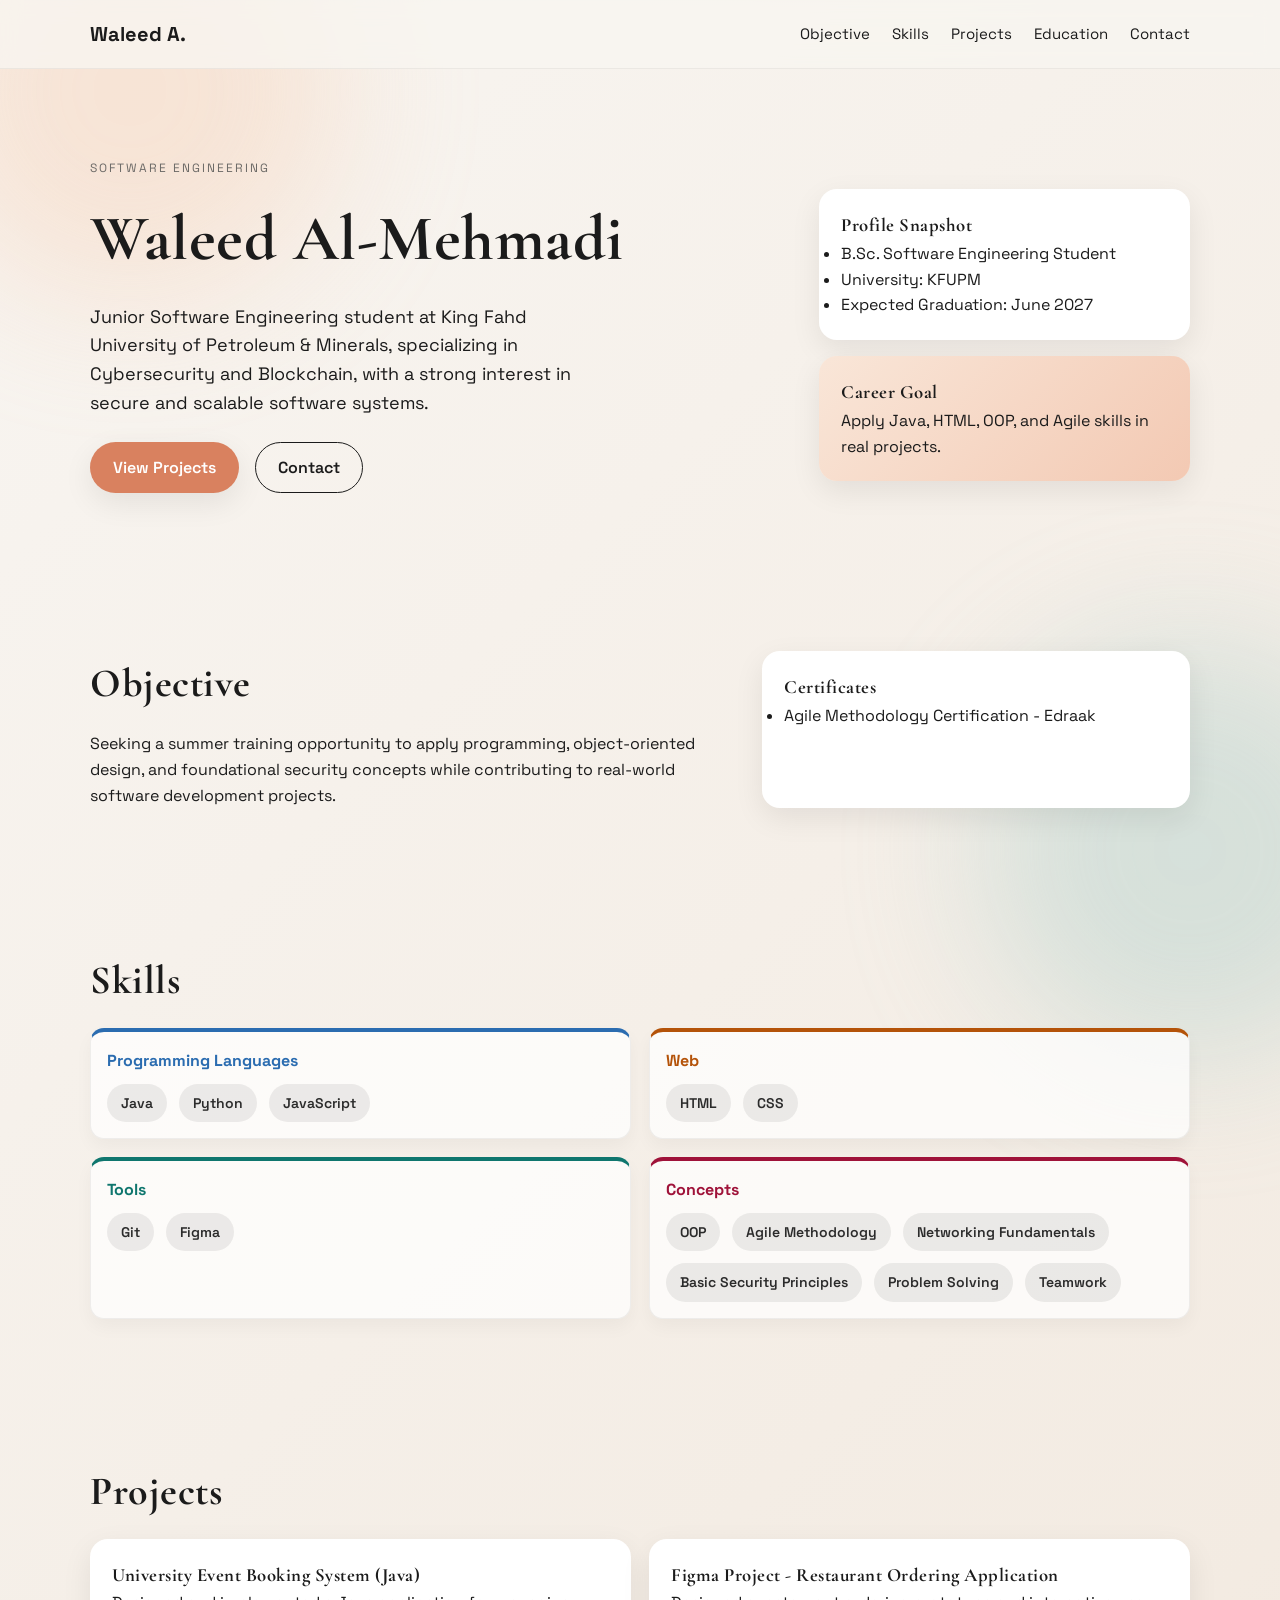
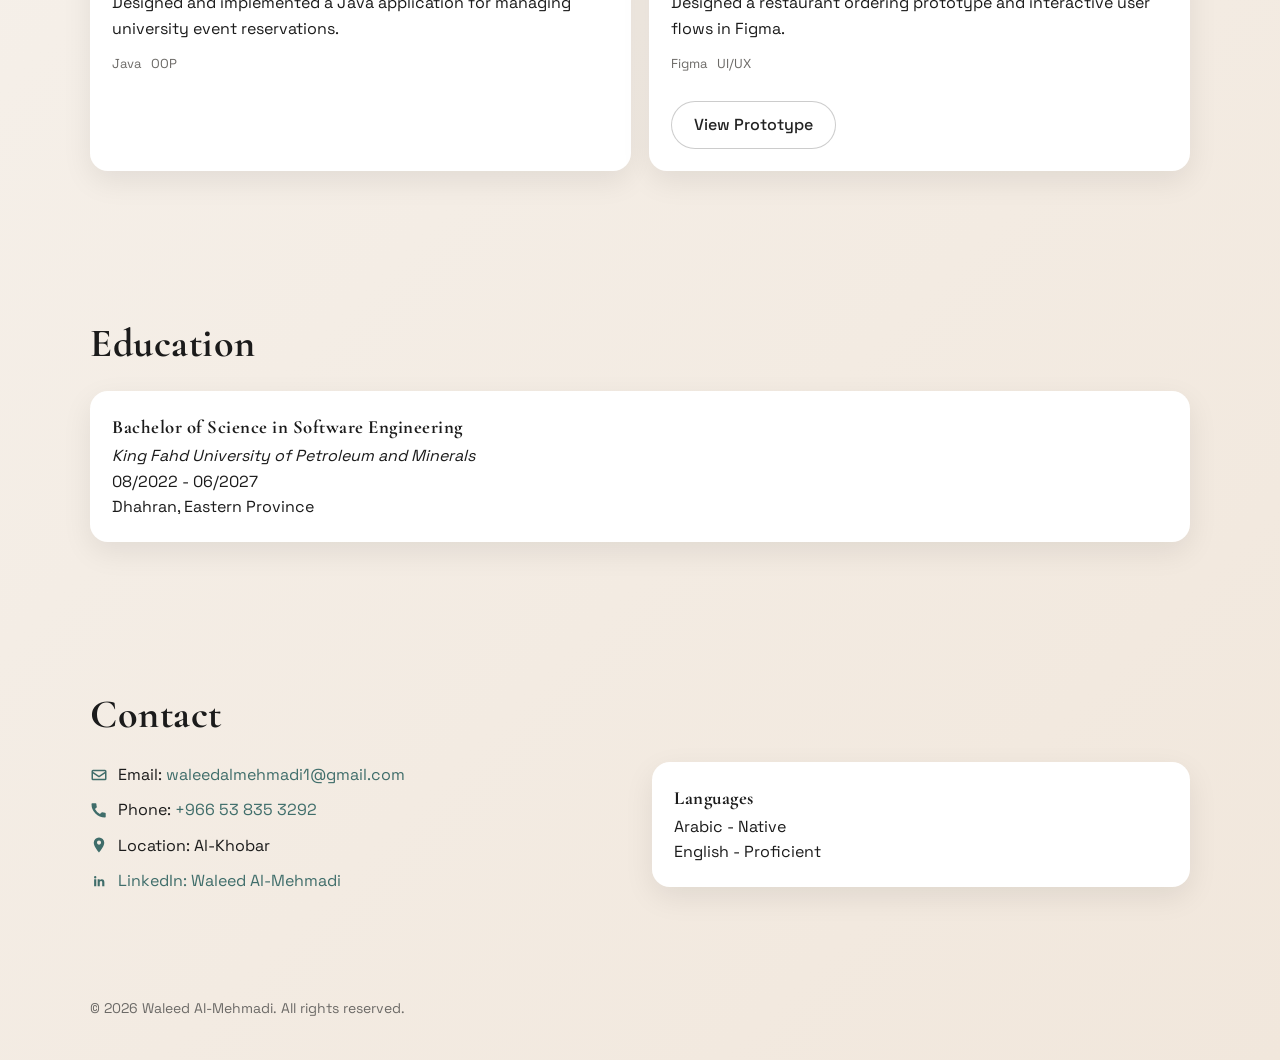
==== commit f062b2f6: "Update portfolio page" ====
--- a/index.html
+++ b/index.html
@@ -194,7 +194,7 @@
         <h2>Contact</h2>
         <div class="contact-grid">
           <div>
-            <p>Reach out for internships, collaboration, or opportunities:</p>
+            <!-- <p>Reach out for internships, collaboration, or opportunities:</p> -->
             <ul class="contact-list">
               <li>
                 <span class="contact-item">
